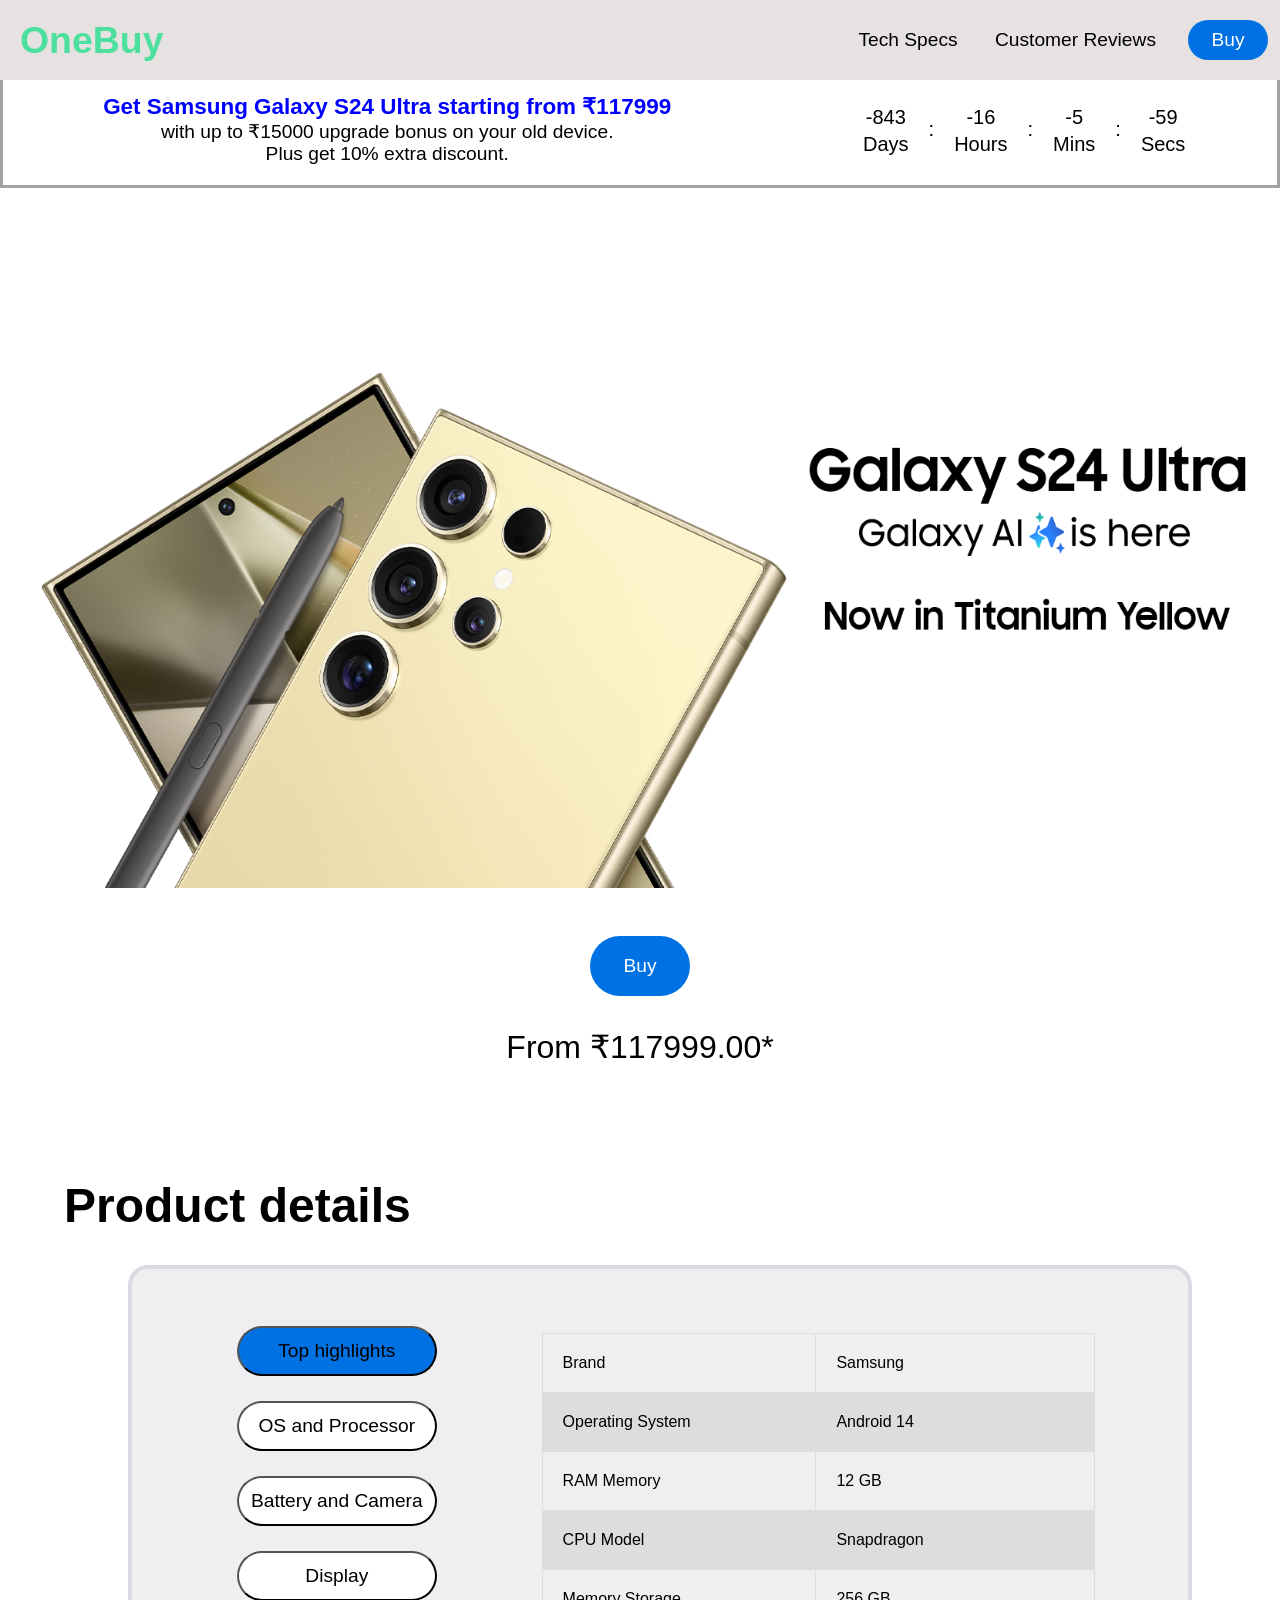
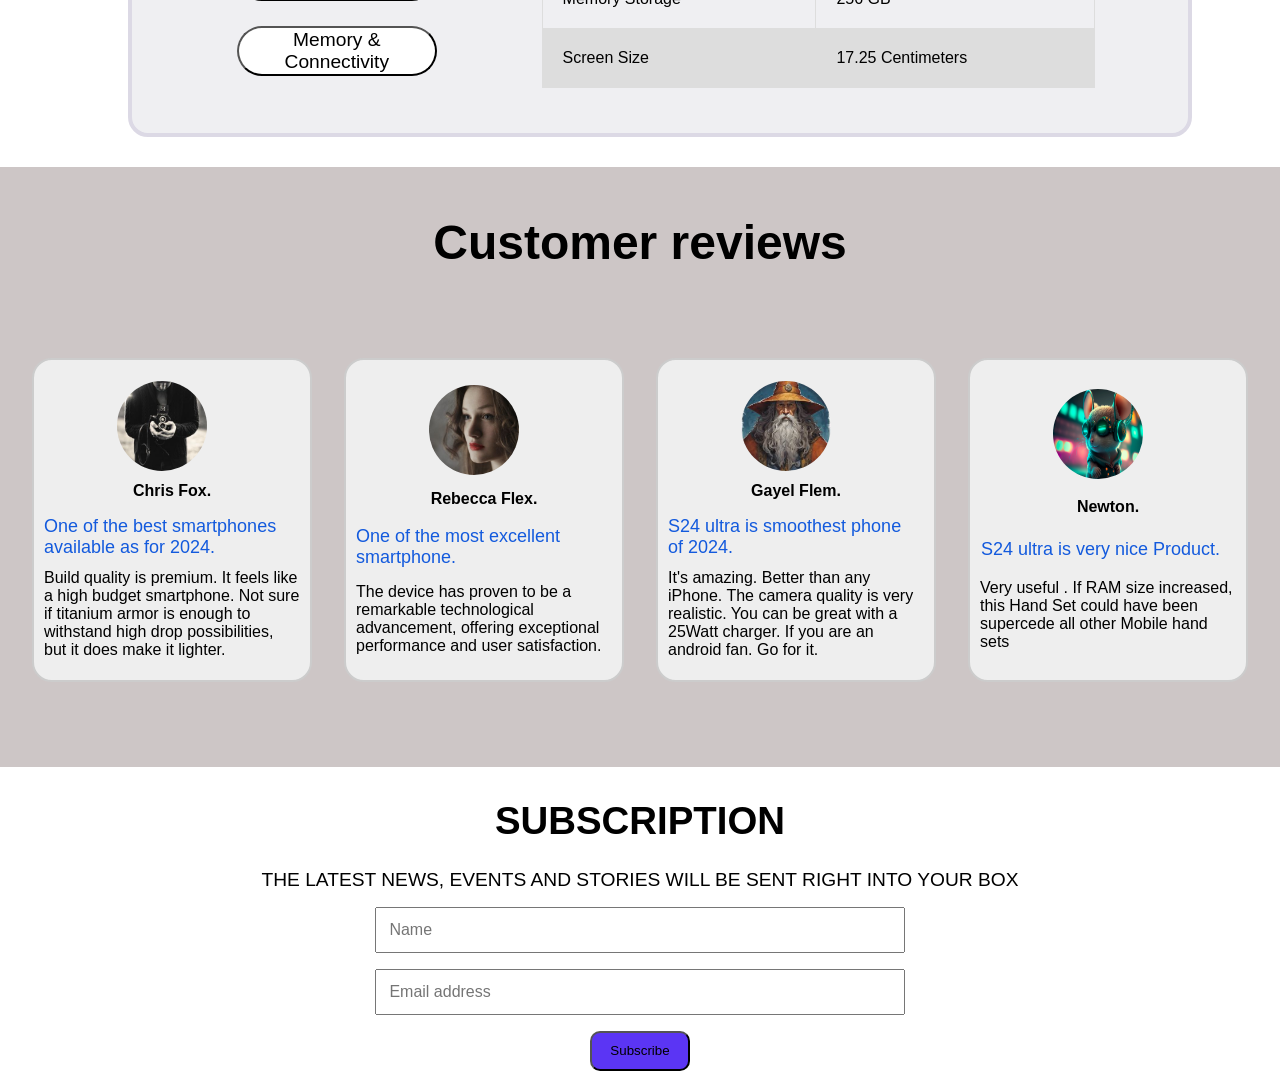
==== task1.html @ 3dc23e07 "first commit" ====
<!DOCTYPE html>
<html >
<head>
    <link rel="stylesheet" href="task1.css">
    <title>Landing Page</title>
</head>
<body>
    <header>
       <div class="head">
            <div class="comp">
                <h3>OneBuy</h3>
            </div>
            <div  class="links">
                <div class="navs">
                    <a href="#product-detail">Tech Specs</a> 
                    <a href="#reviews">Customer Reviews</a> 
                    
                </div>
                <div>
                    <a class="b-btn" href="#">Buy</a>
                </div>
            </div>
       </div>
    </header>
    <div class="xyz"></div>
    <section >
        <div class="sell">
            <div class="phone">
                <h3>
                    Get Samsung Galaxy S24 Ultra starting from ₹117999                  
                </h3>
                <p>
                    with up to ₹15000 upgrade bonus on your old device.
                </p>
                <p>
                    Plus get 10% extra discount.
                </p>
                
            </div>
            <div class="timer">
        
                <div class="time">
                  <span id="days">0</span>
                  
                  <span class="sub-text">Days</span>
                </div>
                <div class="time">
                :
                </div>
                
                <div class="time">
                  <span id="hours">0</span>
                  <span class="sub-text">Hours</span>
                </div>
                <div class="time">
                :
                </div>
                
                <div class="time">
                  <span id="mins">0</span>
                  <span class="sub-text">Mins</span>
                </div>
                <div class="time">
                :
                </div>
                
                <div class="time">
                  <span id="seconds">0</span>
                  <span class="sub-text">Secs</span>
                </div>
        
                                
            </div>
        </div>
    </section>
    <herosection>
        <div class="hero-section" >
            <img class="mySlides" src="image1.png" alt="images">
            <img class="mySlides" src="image2.jpeg" alt="images">
            
            <img class="mySlides" src="image3.jpeg" alt="images">
            <img class="mySlides" src="image4.jpeg" alt="images">
        </div>
        <div class="buy">
            <a class="buy-btn" href="#">Buy</a>
           
            <p>From ₹117999.00*</p>
        </div>
    </herosection>

    <!-- features -->
    <section id="product-detail">
       
        <div class="titles">
            <h1>Product details</h1>
        
        </div>
        <div class="features">
            <div class="specification">
                <button onclick="tophigh()" type="button" id="th" style="background-color: rgb(0,113,227,1);">Top highlights</button>
                <button onclick="osandp()" type="button" id="os">OS and Processor</button>
                <button onclick="battery()" type="button" id="ba">Battery and Camera</button>
                
                <button onclick="display()" type="button" id="dis">Display</button>
                <button onclick="mandc()" type="button" id="mac">Memory & Connectivity</button>
               
            </div>
            <div class="details">
                <table>
  
                    <tr>
                      <td ><label id="firstr">Brand</label></td>
                      <td ><label id="firstc">Samsung</label></td>
                    
                    </tr>
                    <tr>
                        <td ><label id="secr">Operating System</label></td>
                        <td ><label id="secc">Android 14</label></td>
                      
                    </tr>
                    <tr>
                        <td ><label id="thirdr">RAM Memory</label></td>
                        <td ><label id="thirdc">12 GB</label></td>
                      
                    </tr>
                    <tr>
                        <td ><label id="fourr">CPU Model</label></td>
                        <td ><label id="fourc">Snapdragon</label></td>
                      
                    </tr>
                    <tr>
                        <td ><label id="fiver">Memory Storage </label></td>
                        <td ><label id="fivec">256 GB</label></td>
                      
                    </tr>
                    <tr >
                        <td ><label id="sixr">Screen Size</label></td>
                        <td ><label id="sixc">17.25 Centimeters</label></td>
                      
                    </tr>
                    
                  </table>
            </div>

        </div>

    </section>
    <section class="reviews" id="reviews">
        <div class="customer">
            <h1>Customer reviews</h1>
        </div>
        <div class="testimonials">
            
            <div class="container">
                <img src="bandmember.jpg" alt="Avatar" style="width:90px">
                <h4>Chris Fox.</h4>
                <span>One of the best smartphones available as for 2024.</span>
                <p>Build quality is premium. It feels like a high budget smartphone. Not sure if titanium armor is enough to withstand high drop possibilities, but it does make it lighter.</p>
            </div>
        
            <div class="container">
                <img src="avatar_g2.jpg" alt="Avatar" style="width:90px">
                <h4>Rebecca Flex.</h4>
                <span>One of the most excellent smartphone.</span>
                <p>The device has proven to be a remarkable technological advancement, offering exceptional performance and user satisfaction.</p>
            </div>
            
            <div class="container">
                <img src="images6.jpeg" alt="Avatar" style="width:90px">
                <h4>Gayel Flem.</h4>
                <span>S24 ultra is smoothest phone of 2024.</span>
                <p>It's amazing. Better than any iPhone. The camera quality is very realistic. You can be great with a 25Watt charger. If you are an android fan. Go for it.</p>
                
            </div>
            
            <div class="container">
                <img src="image7.jpg" alt="Avatar" style="width:90px; height: 90px;">
                <h4>Newton.</h4>
                <span>S24 ultra is very nice Product. </span>
                <p>Very useful . If RAM size increased, this Hand Set could have been supercede all other Mobile hand sets</p>
        
            </div>
        
        </div>
    </section>
    <section>
       <form>
            <div class="newsletter">
                <div class="subs">
                    <h2>SUBSCRIPTION</h2>
                    <P>THE LATEST NEWS, EVENTS AND STORIES WILL BE SENT RIGHT INTO YOUR BOX</P>
                    
                </div>
                
                <div class="inputs" style="background-color:white">
                    <input type="text" placeholder="Name" name="name" required>
                    <input type="text" placeholder="Email address" name="mail" required>
                    
                </div>
                
                <div class="sbt">
                    <input type="submit" value="Subscribe">
                </div>
            </div>
       </form>
    </section>
    <script src="task1.js"></script>
</body>
</html>
---- task1.css ----
*{
    margin: 0;
    font-family: Arial, Helvetica, sans-serif;
    border: border-box;
}
.head{
    
    
    color: rgb(76, 223, 157); 
    height: 60px;
    padding: 10px 0px 10px 20px;
    display: flex;
    justify-content: space-between;
    align-items: center;

    
    position: fixed;
    width: 100%;
    background-color:#e6e2e2;
   
}
.comp{
    font-size: 2rem;
}
.links{
    display: flex;
    align-items: center;
    font-size: 1.2rem;
}
.navs a{
    text-decoration: none;
    color: black;
    margin-right: 2rem;
    

}
.b-btn{
    width: 80px;
    height: 40px;
    border-radius: 30px;
    font-size: 1.2rem;
    background-color: rgb(0,113,227,1);
    display: flex;
    justify-content: center;
    align-items: center;
    margin-right: 2rem;
}
.xyz{
    height: 70px;
    
}
/*discount section */
.sell{
    
    
    border-style: solid;
    border-color: rgb(71, 73, 73,0.5);
    display: flex;

}
.phone{
    width: 60%;
    padding: 20px;
    font-size: 1.2rem;
    text-align: center;
   
}
.phone h3{
    color: blue;
}
.timer {
    width: 40%;
    display:flex;
    font-size: 20px;
    padding:10px;
    justify-content: center;
    align-items: center;
   
    
}
.time{
      display:flex;
      flex-direction:column;
      align-items:center;
      margin:10px;
     
}
span{
      margin-top:4px
  }


/* hero section */
.hero-section{
    
    height: 700px;
    display: flex;
    justify-content: center;
    
    
}
.mySlides{
  
    width: 100%;
    height: 700px;
}
.buy{
    width: 100%;
    display: flex;
    justify-content: center;
    align-items: center;
    padding: 3rem 0 3rem 0 ;
    flex-direction: column;
    
   
}
.buy p{
    font-size: 2rem;
}
.buy-btn{
    width: 100px;
    height: 60px;
    border-radius: 30px;
    font-size: 1.2rem;
    background-color: rgb(0,113,227,1);
    display: flex;
    justify-content: center;
    align-items: center;
    margin-bottom: 2rem;
    
    
}
a{
    text-decoration: none;
    color: white;
}

/* features */
.titles{
   
    font-size: 2rem;
    padding: 4rem 0 0 4rem;
}
.features{
    height: 400px;
    width: 80%;
    
    display: flex;
    margin-left: 8rem;
    margin-top: 2rem;
    border: 4px;
    border-style: solid;
    border-radius: 20px;
    border-color: #dcd9e5;
    background-color: rgb(232 232 237 / 70%);
    padding: 2rem 2rem 2rem 0;

}
.specification{
    display: flex;
    flex-direction: column;
    width: 40%;
   
    justify-content:space-evenly;
    align-items: center;

}
.specification button{
    width: 200px;
    height: 50px;
    border-radius: 30px;
    font-size: 1.2rem;
    background-color: white;
}
.details{
    width: 60%;
    margin-top: 2rem;
   
}

table {
    font-family: arial, sans-serif;
    border-collapse: collapse;
    width: 90%;
    
  }
  
  td, th {
    border: 1px solid #dddddd;
    
    text-align: left;
    padding: 20px;
  }
  
  tr:nth-child(even) {
    background-color: #dddddd;
  }

  /* testimonial */
.reviews{
    background-color: #cdc6c6;
    height: 600px;
    margin-top: 30px;
}
.customer{
    padding-top: 3rem;
    text-align: center;
    font-size: 2rem;
}
.testimonials{
	display:flex;
    
    height: 500px;
    justify-content:space-evenly;
    align-items:center;
    
}
.container {
    height: 300px;
    width: 20%;
    border: 2px solid #ccc;
    background-color: #eee;
    border-radius: 20px;
   
    padding: 10px;
    display:flex;
    flex-direction:column;
    justify-content:space-evenly;
    align-items:center;
  
}


.container img {
  float: left;
  margin-right: 20px;
  border-radius: 50%;
}

.container span {
  font-size: 18px;
  margin-right: 15px;
  text-align: left;
  color: rgb(19, 90, 221);
}


/* newsletter */
.newsletter{
    height: 300px;
    display: flex;
    flex-direction: column;
    justify-content: space-evenly;
    align-items: center;
}
.subs{
    padding-top: 2rem;
    display: flex;
    flex-direction: column;
    justify-content: space-evenly;
    align-items: center;
    font-size: 1.6rem;

}
.subs p{
    font-size: 1.2rem;
    margin-top: 1.6rem;
    margin-bottom: 1rem;
}
.inputs{
    display: flex;
    flex-direction: column;
    justify-content: space-evenly;
    align-items: center;
    width: 100%;

}
.inputs input{
    width: 40%;
    height: 40px;
    margin-bottom: 1rem;
    font-size: 1rem;
    padding-left: 0.8rem;
}
.sbt input{
    width: 100px;
    height: 40px;
    border-radius: 10px;
    margin-bottom: 20px;
    background-color: #4c23f3e9;
}
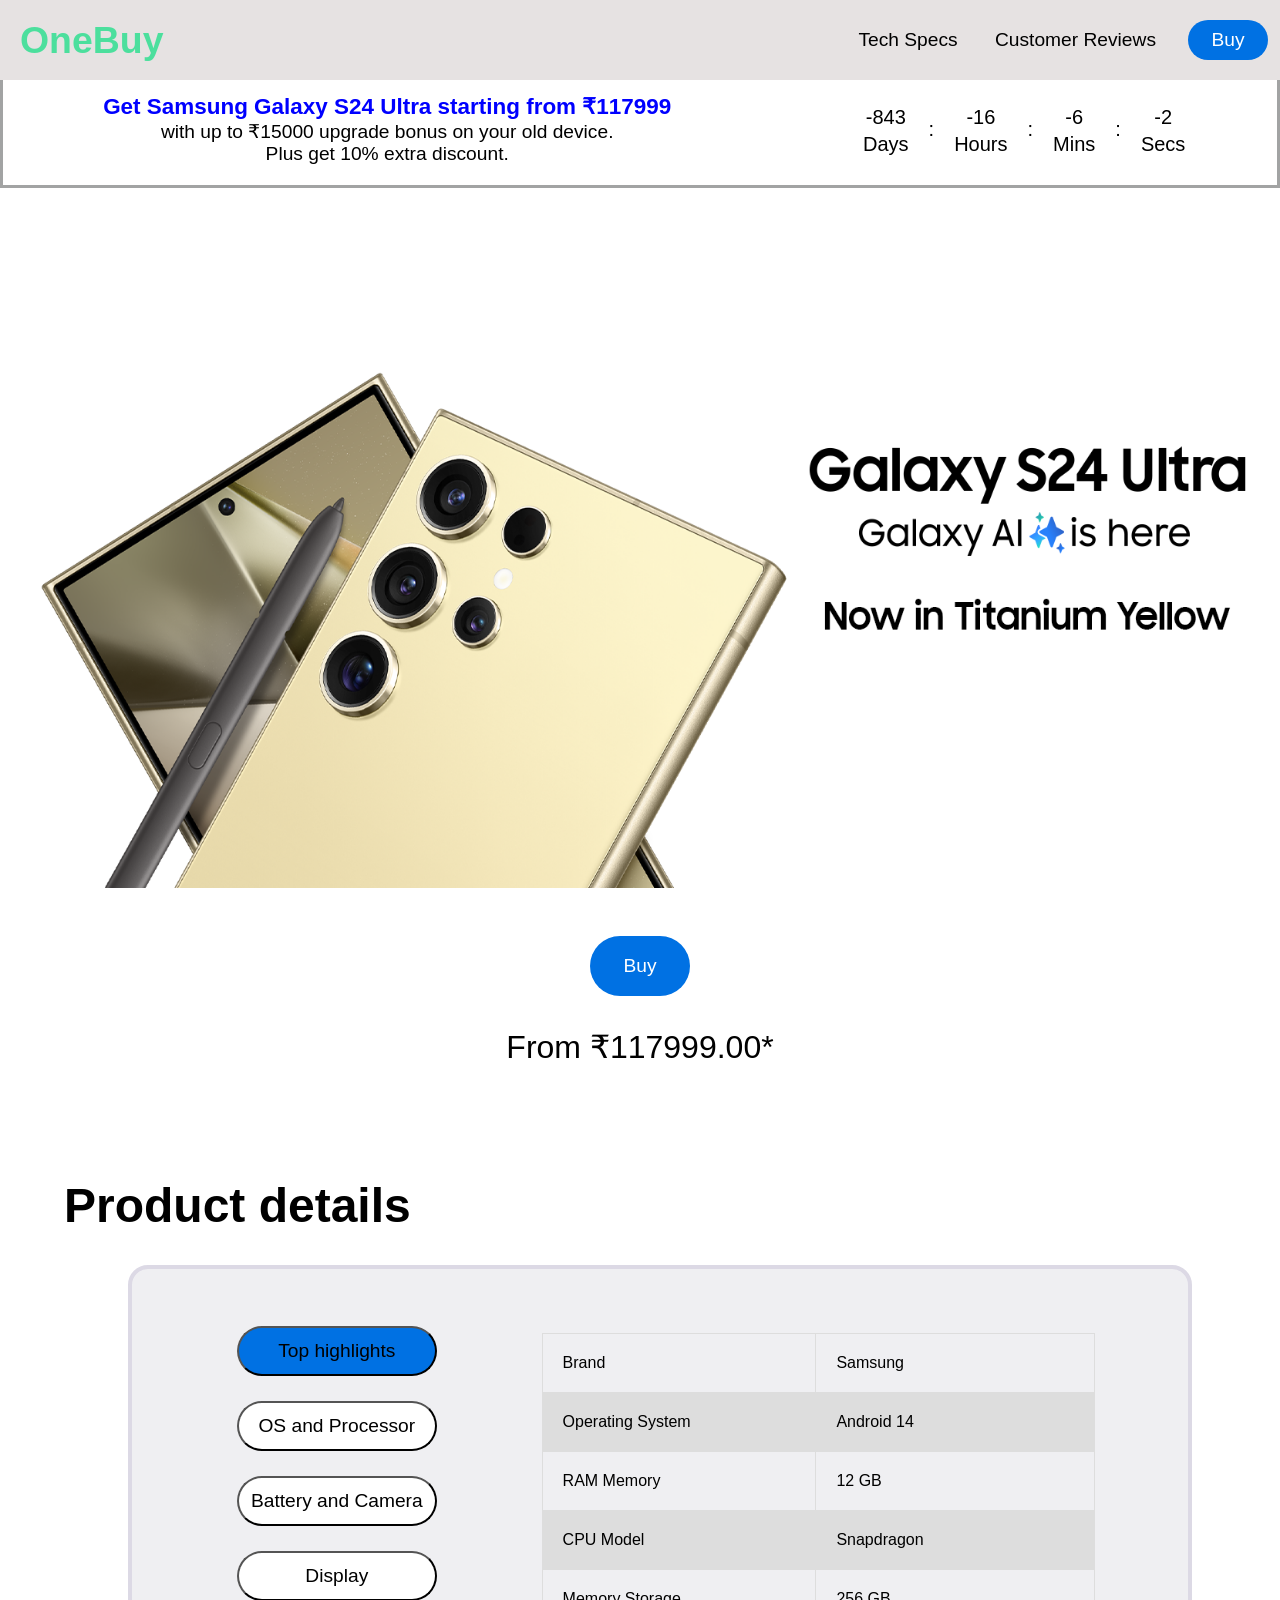
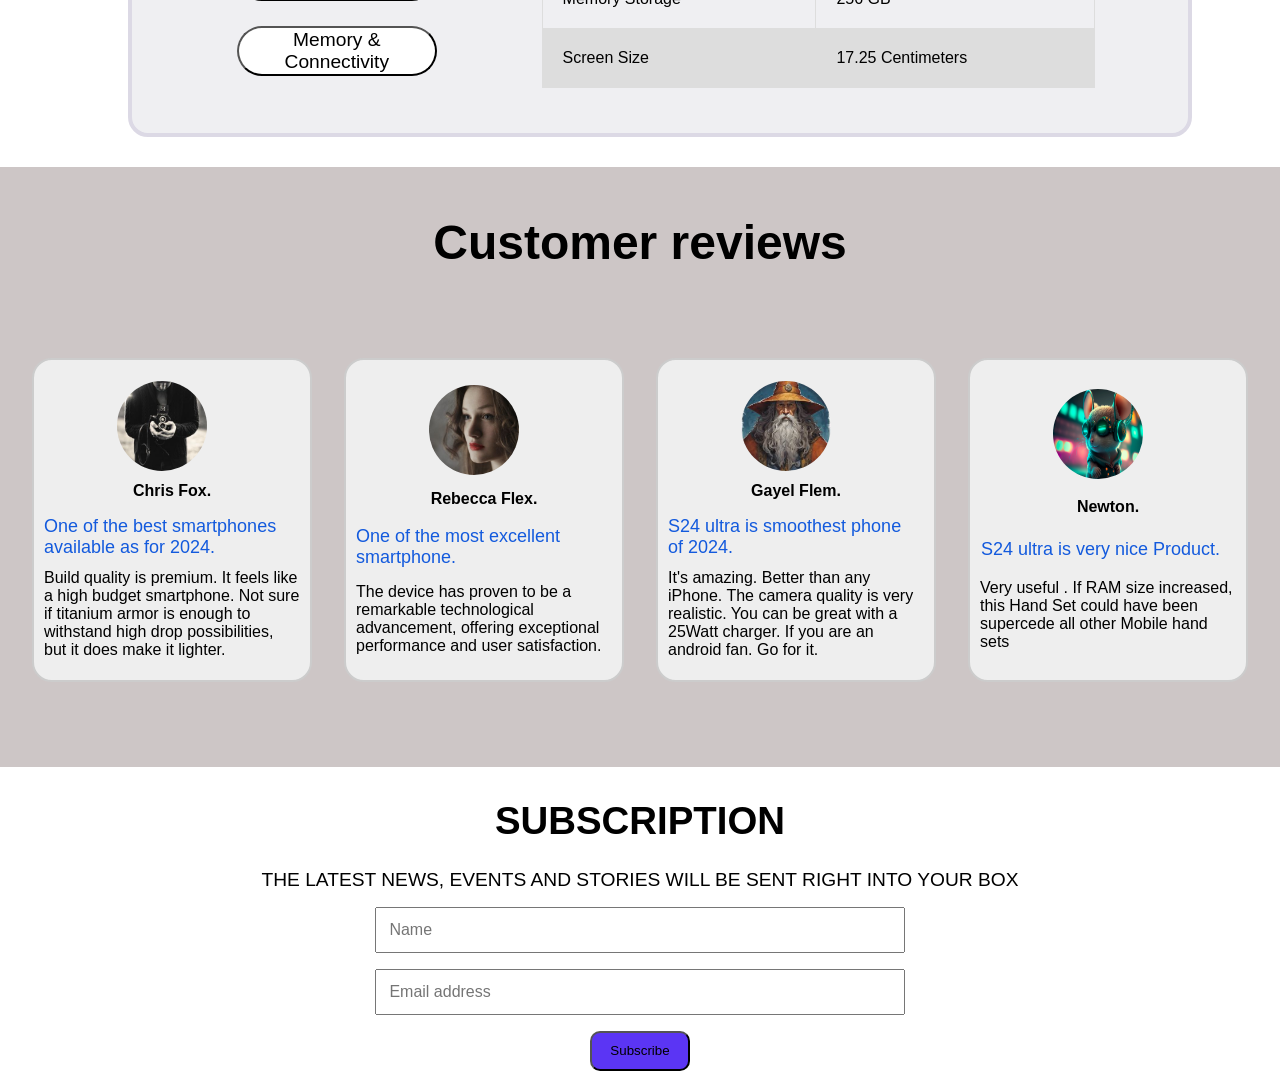
==== commit 85407c31: "Update task1.html" ====
--- a/task1.html
+++ b/task1.html
@@ -75,11 +75,11 @@
     </section>
     <herosection>
         <div class="hero-section" >
-            <img class="mySlides" src="image1.png" alt="images">
-            <img class="mySlides" src="image2.jpeg" alt="images">
-            
-            <img class="mySlides" src="image3.jpeg" alt="images">
-            <img class="mySlides" src="image4.jpeg" alt="images">
+            <img class="mySlides" src="/task1/image1.png" alt="images">
+            <img class="mySlides" src="/task1/image2.jpeg" alt="images">
+            
+            <img class="mySlides" src="/task1/image3.jpeg" alt="images">
+            <img class="mySlides" src="/task1/image4.jpeg" alt="images">
         </div>
         <div class="buy">
             <a class="buy-btn" href="#">Buy</a>
@@ -152,21 +152,21 @@
         <div class="testimonials">
             
             <div class="container">
-                <img src="bandmember.jpg" alt="Avatar" style="width:90px">
+                <img src="/task1/bandmember.jpg" alt="Avatar" style="width:90px">
                 <h4>Chris Fox.</h4>
                 <span>One of the best smartphones available as for 2024.</span>
                 <p>Build quality is premium. It feels like a high budget smartphone. Not sure if titanium armor is enough to withstand high drop possibilities, but it does make it lighter.</p>
             </div>
         
             <div class="container">
-                <img src="avatar_g2.jpg" alt="Avatar" style="width:90px">
+                <img src="/task1/avatar_g2.jpg" alt="Avatar" style="width:90px">
                 <h4>Rebecca Flex.</h4>
                 <span>One of the most excellent smartphone.</span>
                 <p>The device has proven to be a remarkable technological advancement, offering exceptional performance and user satisfaction.</p>
             </div>
             
             <div class="container">
-                <img src="images6.jpeg" alt="Avatar" style="width:90px">
+                <img src="/task1/images6.jpeg" alt="Avatar" style="width:90px">
                 <h4>Gayel Flem.</h4>
                 <span>S24 ultra is smoothest phone of 2024.</span>
                 <p>It's amazing. Better than any iPhone. The camera quality is very realistic. You can be great with a 25Watt charger. If you are an android fan. Go for it.</p>
@@ -174,7 +174,7 @@
             </div>
             
             <div class="container">
-                <img src="image7.jpg" alt="Avatar" style="width:90px; height: 90px;">
+                <img src="/task1/image7.jpg" alt="Avatar" style="width:90px; height: 90px;">
                 <h4>Newton.</h4>
                 <span>S24 ultra is very nice Product. </span>
                 <p>Very useful . If RAM size increased, this Hand Set could have been supercede all other Mobile hand sets</p>
@@ -206,4 +206,4 @@
     </section>
     <script src="task1.js"></script>
 </body>
-</html>+</html>
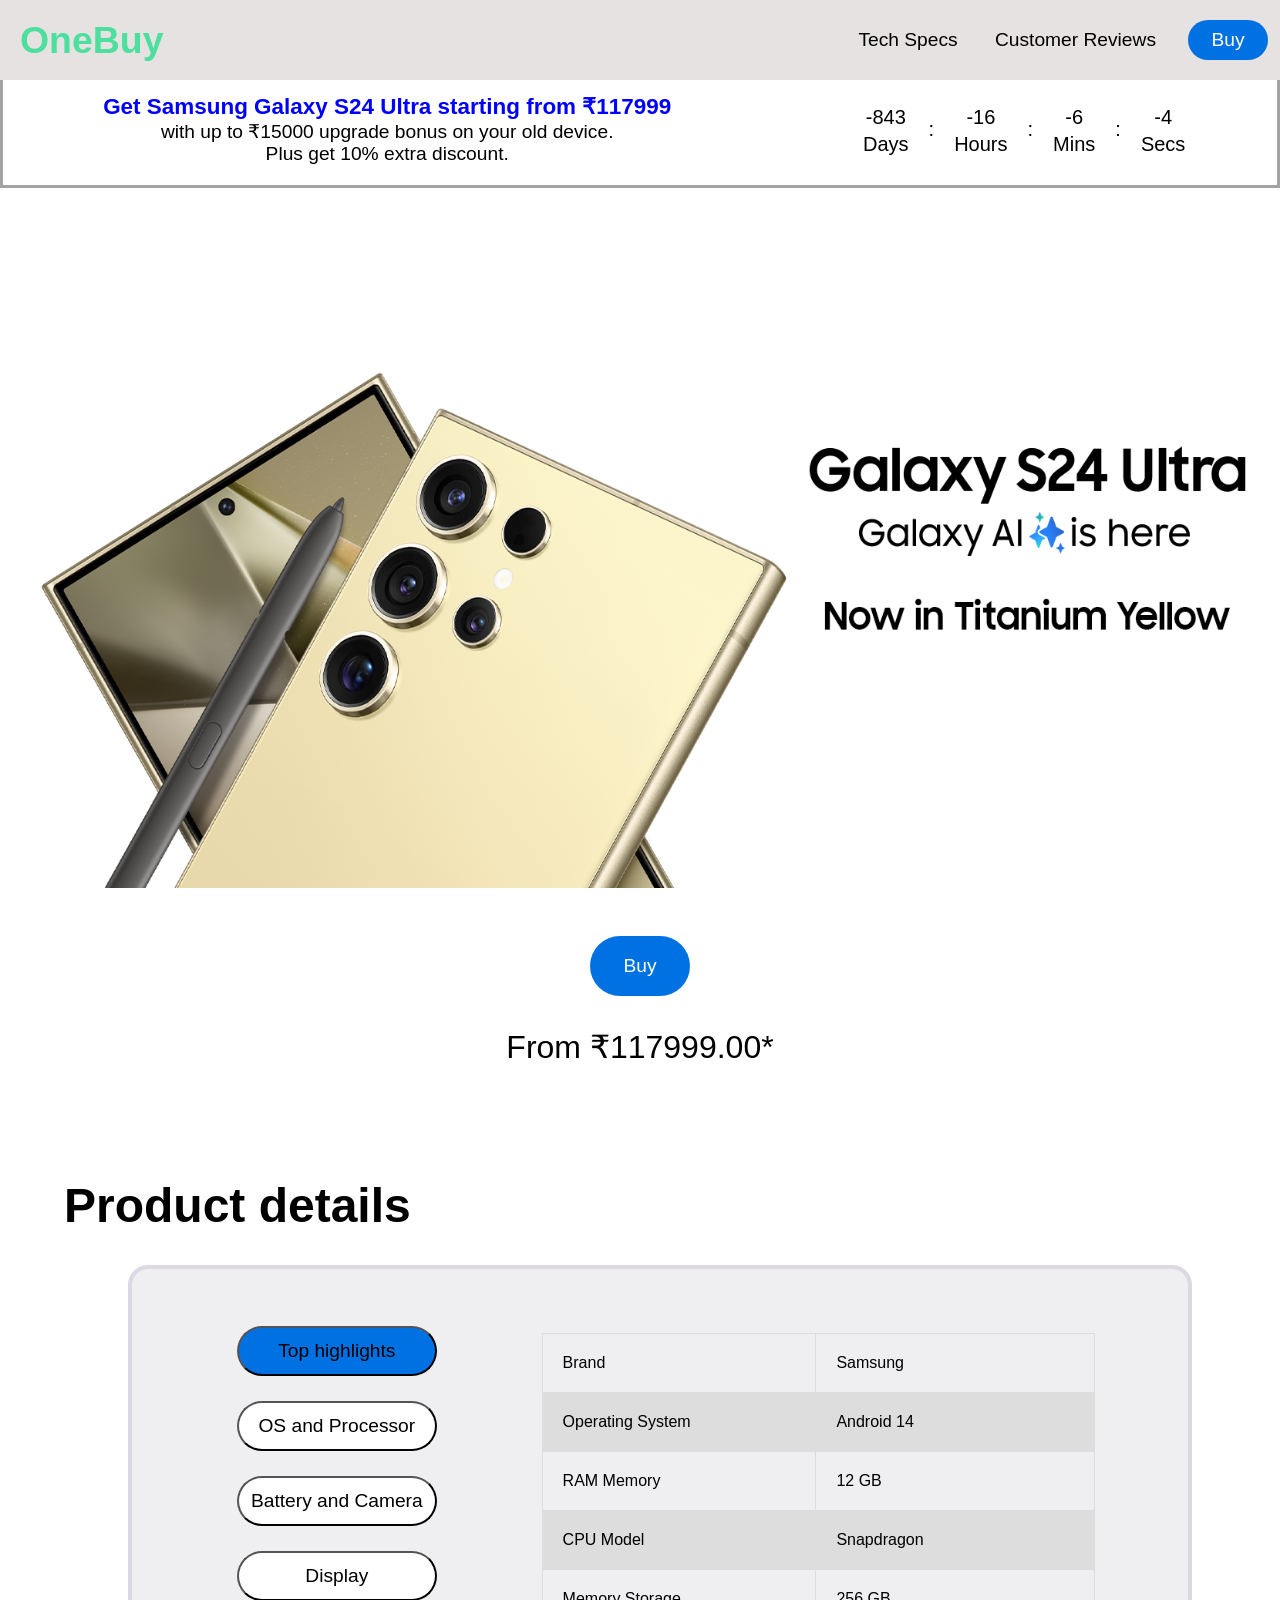
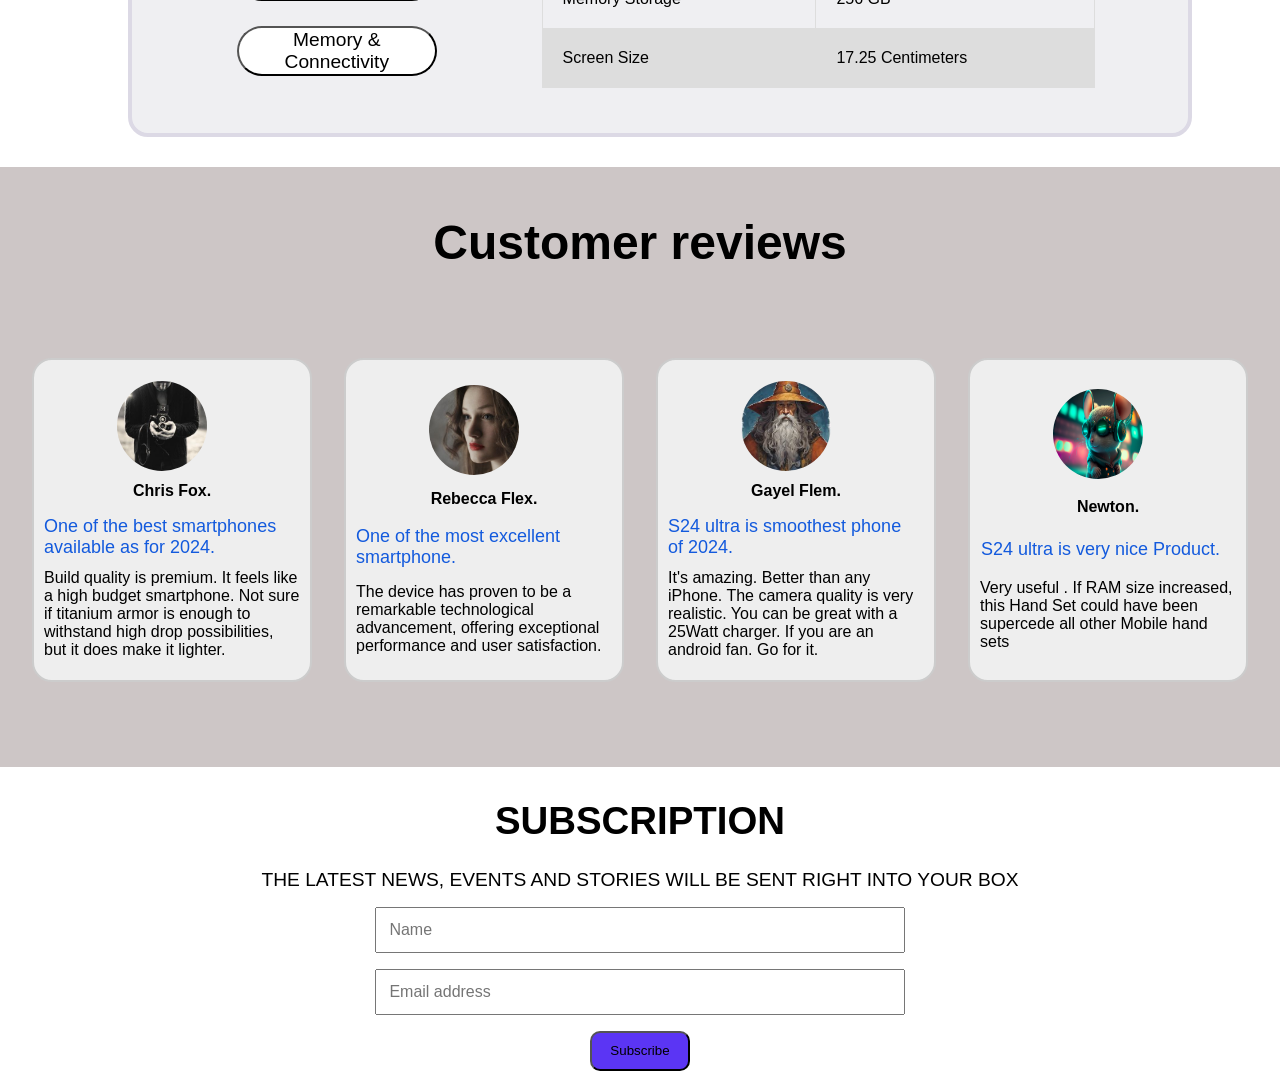
==== commit b746fdf3: "Update task1.html" ====
--- a/task1.html
+++ b/task1.html
@@ -1,7 +1,7 @@
 <!DOCTYPE html>
 <html >
 <head>
-    <link rel="stylesheet" href="task1.css">
+    <link rel="stylesheet" href="task1/task1.css">
     <title>Landing Page</title>
 </head>
 <body>
@@ -75,11 +75,11 @@
     </section>
     <herosection>
         <div class="hero-section" >
-            <img class="mySlides" src="/task1/image1.png" alt="images">
-            <img class="mySlides" src="/task1/image2.jpeg" alt="images">
-            
-            <img class="mySlides" src="/task1/image3.jpeg" alt="images">
-            <img class="mySlides" src="/task1/image4.jpeg" alt="images">
+            <img class="mySlides" src="task1/image1.png" alt="images">
+            <img class="mySlides" src="task1/image2.jpeg" alt="images">
+            
+            <img class="mySlides" src="task1/image3.jpeg" alt="images">
+            <img class="mySlides" src="task1/image4.jpeg" alt="images">
         </div>
         <div class="buy">
             <a class="buy-btn" href="#">Buy</a>
@@ -152,21 +152,21 @@
         <div class="testimonials">
             
             <div class="container">
-                <img src="/task1/bandmember.jpg" alt="Avatar" style="width:90px">
+                <img src="task1/bandmember.jpg" alt="Avatar" style="width:90px">
                 <h4>Chris Fox.</h4>
                 <span>One of the best smartphones available as for 2024.</span>
                 <p>Build quality is premium. It feels like a high budget smartphone. Not sure if titanium armor is enough to withstand high drop possibilities, but it does make it lighter.</p>
             </div>
         
             <div class="container">
-                <img src="/task1/avatar_g2.jpg" alt="Avatar" style="width:90px">
+                <img src="task1/avatar_g2.jpg" alt="Avatar" style="width:90px">
                 <h4>Rebecca Flex.</h4>
                 <span>One of the most excellent smartphone.</span>
                 <p>The device has proven to be a remarkable technological advancement, offering exceptional performance and user satisfaction.</p>
             </div>
             
             <div class="container">
-                <img src="/task1/images6.jpeg" alt="Avatar" style="width:90px">
+                <img src="task1/images6.jpeg" alt="Avatar" style="width:90px">
                 <h4>Gayel Flem.</h4>
                 <span>S24 ultra is smoothest phone of 2024.</span>
                 <p>It's amazing. Better than any iPhone. The camera quality is very realistic. You can be great with a 25Watt charger. If you are an android fan. Go for it.</p>
@@ -174,7 +174,7 @@
             </div>
             
             <div class="container">
-                <img src="/task1/image7.jpg" alt="Avatar" style="width:90px; height: 90px;">
+                <img src="task1/image7.jpg" alt="Avatar" style="width:90px; height: 90px;">
                 <h4>Newton.</h4>
                 <span>S24 ultra is very nice Product. </span>
                 <p>Very useful . If RAM size increased, this Hand Set could have been supercede all other Mobile hand sets</p>
@@ -204,6 +204,6 @@
             </div>
        </form>
     </section>
-    <script src="task1.js"></script>
+    <script src="task1/task1.js"></script>
 </body>
 </html>
--- a/task1/task1.css
+++ b/task1/task1.css
@@ -0,0 +1,291 @@
+*{
+    margin: 0;
+    font-family: Arial, Helvetica, sans-serif;
+    border: border-box;
+}
+.head{
+    
+    
+    color: rgb(76, 223, 157); 
+    height: 60px;
+    padding: 10px 0px 10px 20px;
+    display: flex;
+    justify-content: space-between;
+    align-items: center;
+
+    
+    position: fixed;
+    width: 100%;
+    background-color:#e6e2e2;
+   
+}
+.comp{
+    font-size: 2rem;
+}
+.links{
+    display: flex;
+    align-items: center;
+    font-size: 1.2rem;
+}
+.navs a{
+    text-decoration: none;
+    color: black;
+    margin-right: 2rem;
+    
+
+}
+.b-btn{
+    width: 80px;
+    height: 40px;
+    border-radius: 30px;
+    font-size: 1.2rem;
+    background-color: rgb(0,113,227,1);
+    display: flex;
+    justify-content: center;
+    align-items: center;
+    margin-right: 2rem;
+}
+.xyz{
+    height: 70px;
+    
+}
+/*discount section */
+.sell{
+    
+    
+    border-style: solid;
+    border-color: rgb(71, 73, 73,0.5);
+    display: flex;
+
+}
+.phone{
+    width: 60%;
+    padding: 20px;
+    font-size: 1.2rem;
+    text-align: center;
+   
+}
+.phone h3{
+    color: blue;
+}
+.timer {
+    width: 40%;
+    display:flex;
+    font-size: 20px;
+    padding:10px;
+    justify-content: center;
+    align-items: center;
+   
+    
+}
+.time{
+      display:flex;
+      flex-direction:column;
+      align-items:center;
+      margin:10px;
+     
+}
+span{
+      margin-top:4px
+  }
+
+
+/* hero section */
+.hero-section{
+    
+    height: 700px;
+    display: flex;
+    justify-content: center;
+    
+    
+}
+.mySlides{
+  
+    width: 100%;
+    height: 700px;
+}
+.buy{
+    width: 100%;
+    display: flex;
+    justify-content: center;
+    align-items: center;
+    padding: 3rem 0 3rem 0 ;
+    flex-direction: column;
+    
+   
+}
+.buy p{
+    font-size: 2rem;
+}
+.buy-btn{
+    width: 100px;
+    height: 60px;
+    border-radius: 30px;
+    font-size: 1.2rem;
+    background-color: rgb(0,113,227,1);
+    display: flex;
+    justify-content: center;
+    align-items: center;
+    margin-bottom: 2rem;
+    
+    
+}
+a{
+    text-decoration: none;
+    color: white;
+}
+
+/* features */
+.titles{
+   
+    font-size: 2rem;
+    padding: 4rem 0 0 4rem;
+}
+.features{
+    height: 400px;
+    width: 80%;
+    
+    display: flex;
+    margin-left: 8rem;
+    margin-top: 2rem;
+    border: 4px;
+    border-style: solid;
+    border-radius: 20px;
+    border-color: #dcd9e5;
+    background-color: rgb(232 232 237 / 70%);
+    padding: 2rem 2rem 2rem 0;
+
+}
+.specification{
+    display: flex;
+    flex-direction: column;
+    width: 40%;
+   
+    justify-content:space-evenly;
+    align-items: center;
+
+}
+.specification button{
+    width: 200px;
+    height: 50px;
+    border-radius: 30px;
+    font-size: 1.2rem;
+    background-color: white;
+}
+.details{
+    width: 60%;
+    margin-top: 2rem;
+   
+}
+
+table {
+    font-family: arial, sans-serif;
+    border-collapse: collapse;
+    width: 90%;
+    
+  }
+  
+  td, th {
+    border: 1px solid #dddddd;
+    
+    text-align: left;
+    padding: 20px;
+  }
+  
+  tr:nth-child(even) {
+    background-color: #dddddd;
+  }
+
+  /* testimonial */
+.reviews{
+    background-color: #cdc6c6;
+    height: 600px;
+    margin-top: 30px;
+}
+.customer{
+    padding-top: 3rem;
+    text-align: center;
+    font-size: 2rem;
+}
+.testimonials{
+	display:flex;
+    
+    height: 500px;
+    justify-content:space-evenly;
+    align-items:center;
+    
+}
+.container {
+    height: 300px;
+    width: 20%;
+    border: 2px solid #ccc;
+    background-color: #eee;
+    border-radius: 20px;
+   
+    padding: 10px;
+    display:flex;
+    flex-direction:column;
+    justify-content:space-evenly;
+    align-items:center;
+  
+}
+
+
+.container img {
+  float: left;
+  margin-right: 20px;
+  border-radius: 50%;
+}
+
+.container span {
+  font-size: 18px;
+  margin-right: 15px;
+  text-align: left;
+  color: rgb(19, 90, 221);
+}
+
+
+/* newsletter */
+.newsletter{
+    height: 300px;
+    display: flex;
+    flex-direction: column;
+    justify-content: space-evenly;
+    align-items: center;
+}
+.subs{
+    padding-top: 2rem;
+    display: flex;
+    flex-direction: column;
+    justify-content: space-evenly;
+    align-items: center;
+    font-size: 1.6rem;
+
+}
+.subs p{
+    font-size: 1.2rem;
+    margin-top: 1.6rem;
+    margin-bottom: 1rem;
+}
+.inputs{
+    display: flex;
+    flex-direction: column;
+    justify-content: space-evenly;
+    align-items: center;
+    width: 100%;
+
+}
+.inputs input{
+    width: 40%;
+    height: 40px;
+    margin-bottom: 1rem;
+    font-size: 1rem;
+    padding-left: 0.8rem;
+}
+.sbt input{
+    width: 100px;
+    height: 40px;
+    border-radius: 10px;
+    margin-bottom: 20px;
+    background-color: #4c23f3e9;
+}
